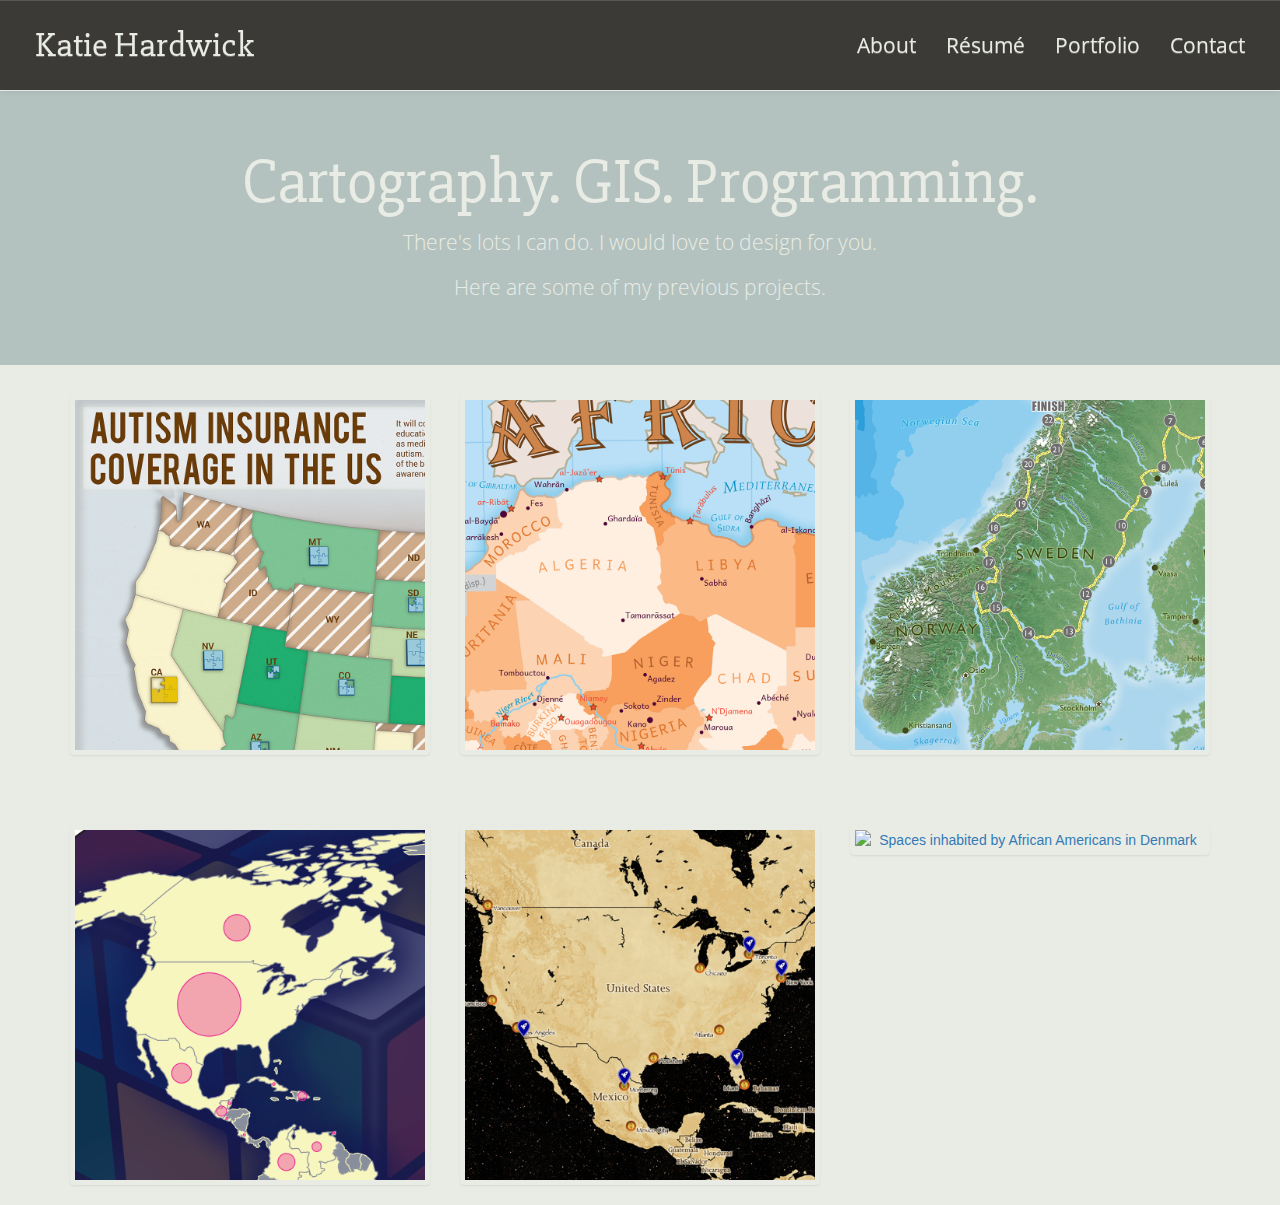
==== index.html @ e6ebe7a2 "If applied, this code will make my initial webpage." ====
<!DOCTYPE html>
<html lang="en">
	<head>
		<meta charset="utf-8">
		<meta name="ciewport" content="width=device-width, initial-scale=1"/>
		<meta name="keywords" content="maps, cartography"/>
		<title>Katie Hardwick | Home</title>

		<!--put Bootstrap stylesheet links above style.css-->
		<link rel="stylesheet" href="css/bootstrap.min.css">
		<link rel="stylesheet" href="css/bootstrap-theme.min.css">
		<link rel="stylesheet" href="css/style.css">
		<link href='https://fonts.googleapis.com/css?family=Slabo+27px|Open+Sans:400,700' rel='stylesheet' type='text/css'>
		<link rel="shortcut icon" href="assets/favicon.ico" type="image/x-icon">
		<link rel="icon" href="assets/favicon.ico" type="image/x-icon">
	</head>
	<body>
		<!--put external script links here-->
		<script type="text/javascript" src="lib/jquery-1.11.3.min.js"></script>
		<script type="text/javascript" src="js/bootstrap.min.js"></script>
		<nav class="navbar navbar-default navbar-fixed-top main-navbar">
			<div class="container-fluid">
				<div class="navbar-header">
					<button type="button" class="navbar-toggle collapsed" data-toggle="collapse" data-target="#navbar" aria-expanded="false" aria-controls="navbar">
						<span class="sr-only">Toggle navigation</span>
						<span class="glyphicon glyphicon-menu-hamburger"></span>
						<span class="menu">Menu</span>
					</button>
					<a class="navbar-brand" href="index.html">Katie Hardwick</a>
				</div>
				<div id="navbar" class="collapse navbar-collapse">
					<ul class="nav navbar-nav navbar-right">
						<li><a href="about.html">About</a></li>
						<li><a href="resume.html">Résumé</a></li>
						<li><a href="portfolio.html">Portfolio</a></li>
						<li><a href="contact.html">Contact</a></li>
					</ul>
				</div>
			</div>
		</nav>
		<div class="jumbotron">
			<h1>Cartography. GIS. Programming.</h1>
			<p class="leftbar">There's lots I can do. I would love to design for you.</p>
			<p class="leftbar">Here are some of my previous projects.</p>
		</div>
		<div class="container">
			<div class="row">
				<div class="col-md-4">
					<div class="thumbnail portfolio-thumbnail">
						<a href="mapautism.html">
							<img src="assets/370fpT.png"
							alt="Autism Insurance Coverage in the US"/>
						</a>
					</div>
				</div>
				<div class="col-md-4">
					<div class="thumbnail portfolio-thumbnail">
						<a href="mapafrica.html">
							<img src="assets/370l3T.png"
							alt="A reference map of Africa"/>
						</a>
					</div>
				</div>
				<div class="col-md-4">
					<div class="thumbnail portfolio-thumbnail">
						<a href="maproute.html">
							<img src="assets/572l2T.png"
							alt="A map of Scandinavia with a fictional bike race route"/>
						</a>
					</div>
				</div>
			</div>
		</div>
		<div class="container portfolio">
			<div class="row">
				<div class="col-md-4">
					<div class="thumbnail portfolio-thumbnail">
						<a href="maprubiks.html">
							<img src="assets/370l6T.png"
							alt="Rubiks cubers around the world"/>
						</a>
					</div>
				</div>
				<div class="col-md-4">
					<div class="thumbnail portfolio-thumbnail">
						<a href="https://a.tiles.mapbox.com/v4/katesfan.o4bm1i0k/page.html?access_token=pk.eyJ1Ijoia2F0ZXNmYW4iLCJhIjoiM2U5NzJhM2RjODEzZTBmMjA0MjczYzI2NDllODJiMDAifQ._QzqwbfLLtaeJtCEdEo1mg#3/30.37/-0.18">
							<img src="assets/572l3T.png"
							alt="A Firefly-themed map displaying sci-fi conventions worldwide"/>
						</a>
					</div>
				</div>
				<div class="col-md-4">
					<div class="thumbnail portfolio-thumbnail">
						<a href="mapdenmark.html">
							<img src="assets/CopenhagenT.png"
							alt="Spaces inhabited by African Americans in Denmark"/>
						</a>
					</div>
				</div>
			</div>
		</div>
	</body>
</html>
---- css/style.css ----
/*NAVBAR*/
.navbar-default {
  background-color:#3b3a36;
  padding:20px;
  border-radius:0;
  background-image:none;
}

.navbar-default .navbar-brand {
  color:#e9ece5;
  font-size:2.5em;
  font-family:'Slabo 27px', serif;
}

.navbar-default .navbar-brand:hover,
.navbar-default .navbar-brand:focus,
.navbar-default .navbar-nav > li > a:hover,
.navbar-default .navbar-nav > li > a:focus {
  color:#b3c2bf;
}

.navbar-default .navbar-nav > li > a {
  color:#e9ece5;
  font-size:1.5em;
  font-family:'Open Sans', sans-serif;
}

.navbar-header .navbar-toggle {
  color:#e9ece5;
}

.navbar-header .navbar-toggle:hover,
.navbar-header .navbar-toggle:focus {
  background-color:#e9ece5;
  color:#3b3a36;
}

/*GENERAL*/
html, body {
  height: 100%;
  width: 100%;
  padding: 0;
  margin: 0;
}

body {
  padding-top:80px;
  background-color:#e9ece5;
}

h1 {
  font-family: 'Slabo 27px', serif;
  color:#3b3a36;
}

h2 {
  font-family: 'Open Sans', sans-serif;
  color:#3b3a36;
  font-weight:bold;
  font-size:1.8em;
}

p {
  font-family:'Open Sans', sans-serif;
  font-size:1.3em;
  color:#3b3a36;
}

/*HOMEPAGE*/
/*THUMBNAILS*/
.jumbotron {
  background-color:#b3c2bf;
  color:#e9ece5;
  text-align:center;
  padding-left:12%;
  padding-right:12%;
}

.jumbotron > p, .jumbotron > h1 {
  color:#e9ece5;
}

.portfolio-thumbnail {
  border-style: solid;
  border-width:1px;
  border-color: #e9ece5;
  background-color:#e9ece5;
  text-align: center;
}

.portfolio-thumbnail:hover{
  border-width:1px;
  border-style:solid;
  border-color:#3b3a36;
  background-color:#3b3a36;
}

/*OTHER PAGES*/
.about {
  color:#3b3a36;
  padding-left:10%;
  padding-right:10%;
}

.img-responsive {
 display: block;
 height: auto;
 max-width: 100%;
}

.portfolio {
  padding-top:50px;
}

.contact {
  font-family:'Open Sans', sans-serif;
  font-size:1.3em;
}

.mapdesc {
  color:#3b3a36;
  padding-left:5%;
  padding-right:5%;
}

@media (max-width: 400px) {
  .navbar-default .navbar-brand {
  color:#e9ece5;
  font-size:1.7em;
  font-family:'Slabo 27px', serif;
  }
  .navbar-default {
  padding:5px;
  padding-top:15px;
  padding-bottom:15px;
  }
}
/*Colors
Dark: #3b3a36
Background: #e9ece5
*/
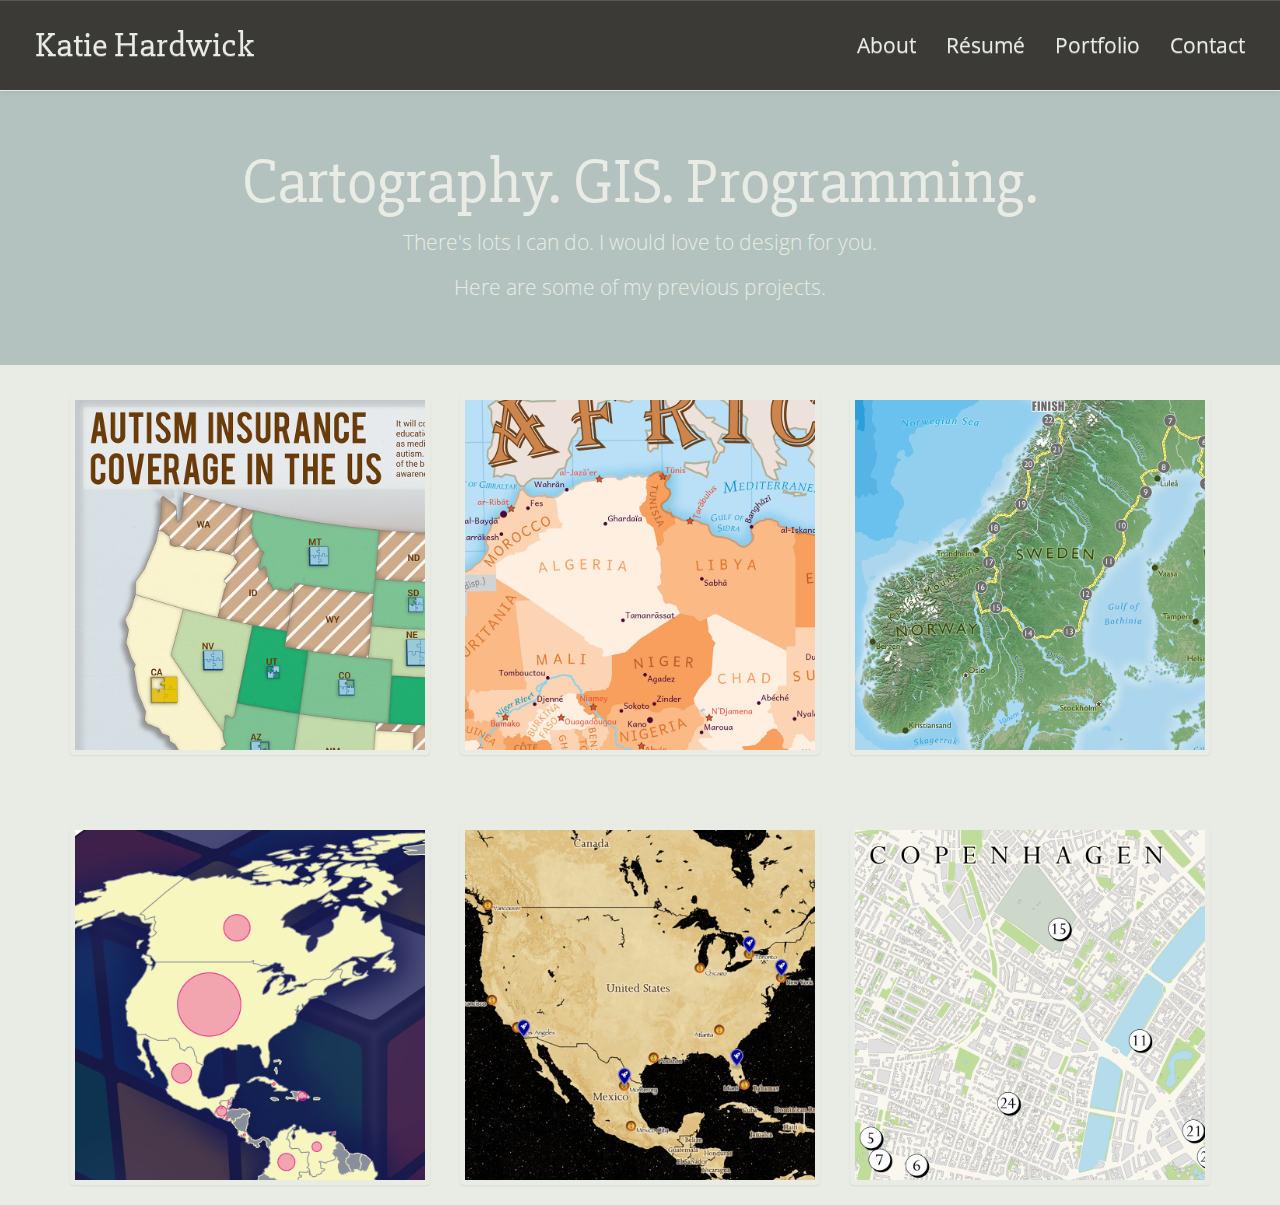
==== commit ee6f7020: "If applied, this will fix Denmark thumbnail" ====
--- a/index.html
+++ b/index.html
@@ -92,7 +92,7 @@
 				<div class="col-md-4">
 					<div class="thumbnail portfolio-thumbnail">
 						<a href="mapdenmark.html">
-							<img src="assets/CopenhagenT.png"
+							<img src="assets/copenhagenT.png"
 							alt="Spaces inhabited by African Americans in Denmark"/>
 						</a>
 					</div>
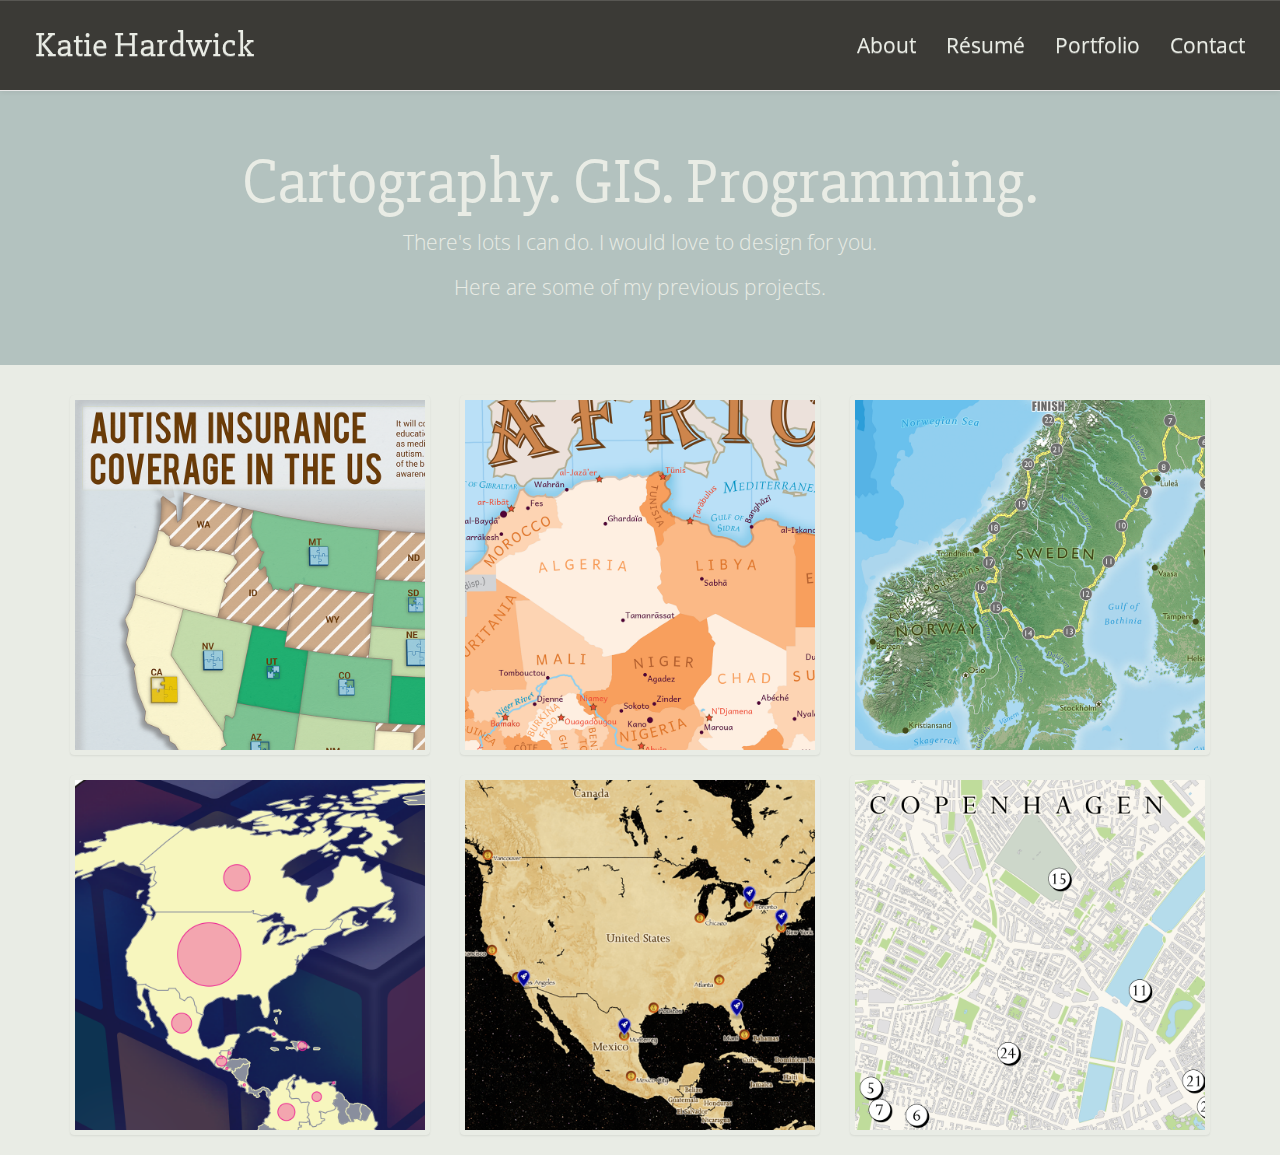
==== commit 27e13e01: "Fix Index Spacing" ====
--- a/index.html
+++ b/index.html
@@ -2,7 +2,7 @@
 <html lang="en">
 	<head>
 		<meta charset="utf-8">
-		<meta name="ciewport" content="width=device-width, initial-scale=1"/>
+		<meta name="viewport" content="width=device-width, initial-scale=1, maximum-scale=1, user-scalable=no"/>
 		<meta name="keywords" content="maps, cartography"/>
 		<title>Katie Hardwick | Home</title>
 
@@ -71,7 +71,7 @@
 				</div>
 			</div>
 		</div>
-		<div class="container portfolio">
+		<div class="container">
 			<div class="row">
 				<div class="col-md-4">
 					<div class="thumbnail portfolio-thumbnail">
--- a/css/style.css
+++ b/css/style.css
@@ -72,8 +72,6 @@
   background-color:#b3c2bf;
   color:#e9ece5;
   text-align:center;
-  padding-left:12%;
-  padding-right:12%;
 }
 
 .jumbotron > p, .jumbotron > h1 {
@@ -124,17 +122,22 @@
 }
 
 @media (max-width: 400px) {
-  .navbar-default .navbar-brand {
-  color:#e9ece5;
-  font-size:1.7em;
-  font-family:'Slabo 27px', serif;
-  }
-  .navbar-default {
-  padding:5px;
-  padding-top:15px;
-  padding-bottom:15px;
-  }
-}
+   .navbar-default .navbar-brand {
+   color:#e9ece5;
+   font-size:2em;
+   font-family:'Slabo 27px', serif;
+   }
+   .navbar-default {
+   padding:5px;
+   padding-top:15px;
+   padding-bottom:15px;
+   }
+   body {
+    padding-left:2%;
+    padding-right:2%;
+   }
+ }
+
 /*Colors
 Dark: #3b3a36
 Background: #e9ece5
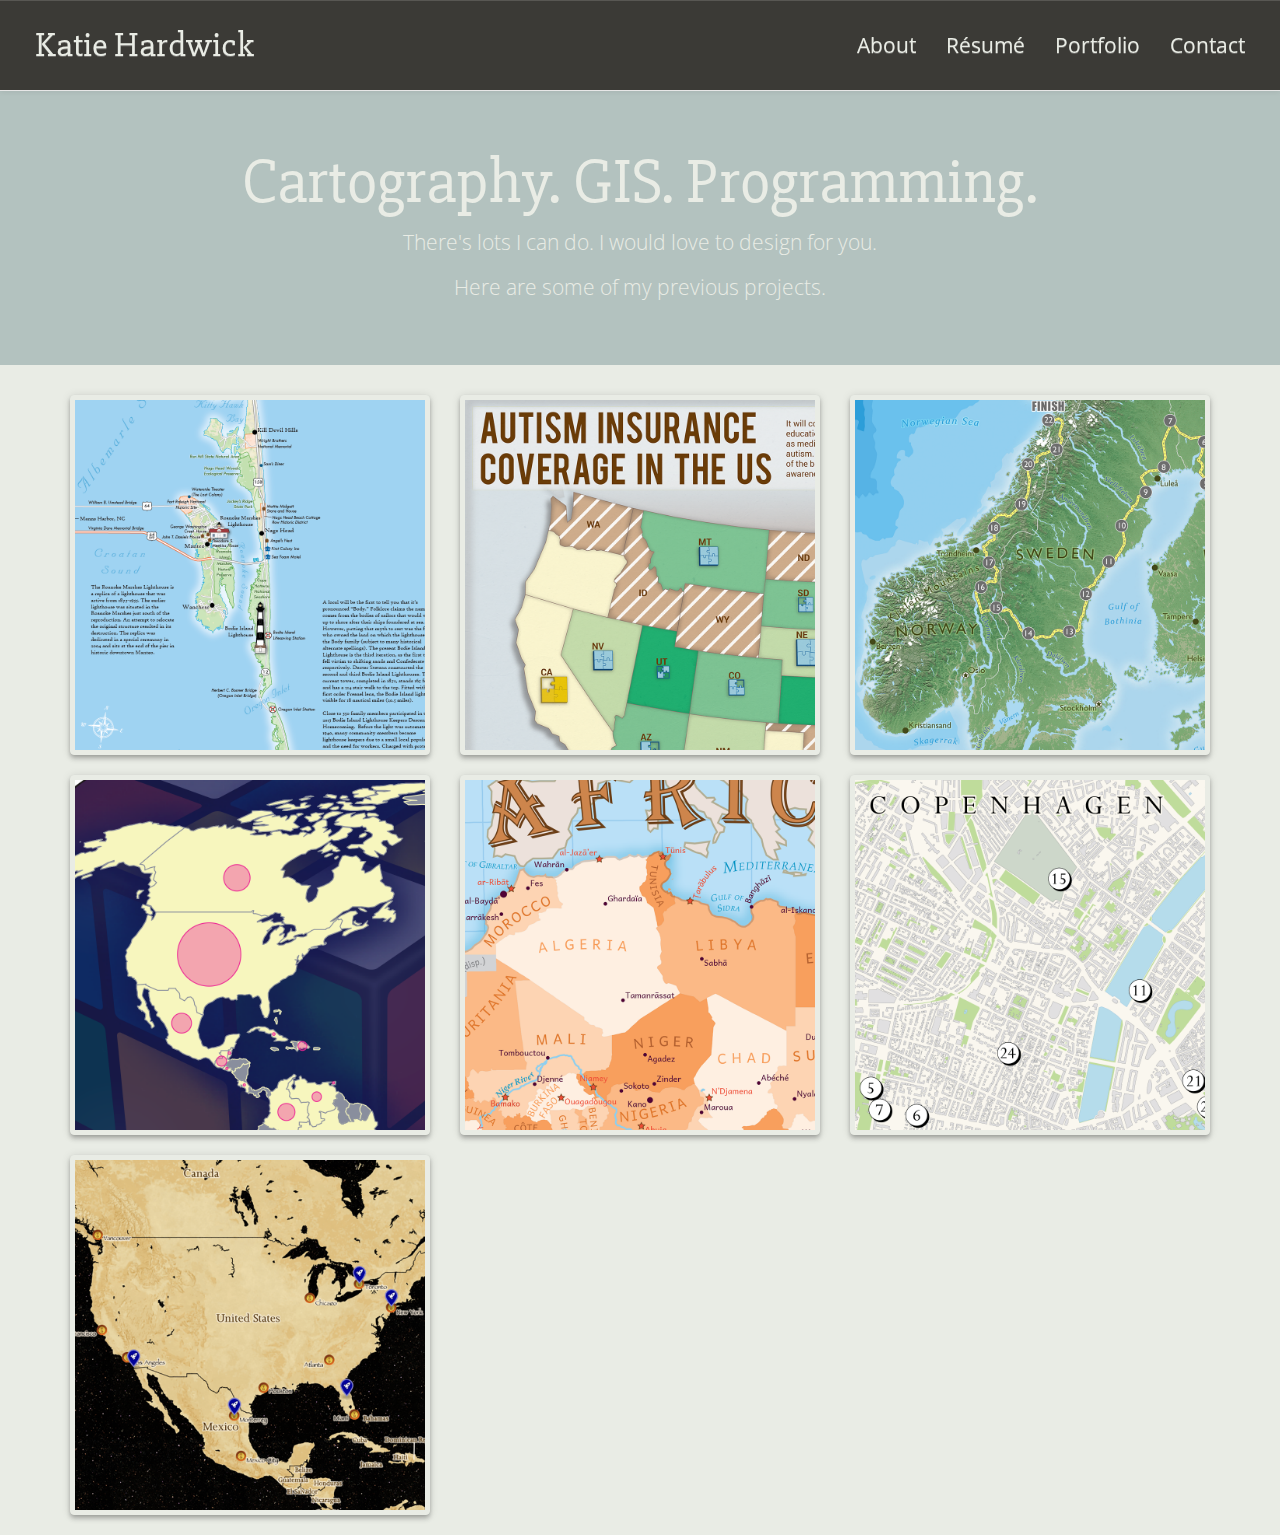
==== commit ab166294: "Add Final Project to Index, Portfolio" ====
--- a/index.html
+++ b/index.html
@@ -47,17 +47,17 @@
 			<div class="row">
 				<div class="col-md-4">
 					<div class="thumbnail portfolio-thumbnail">
-						<a href="mapautism.html">
-							<img src="assets/370fpT.png"
-							alt="Autism Insurance Coverage in the US"/>
+						<a href="mapobx.html">
+							<img src="assets/572fpT.png"
+							alt="Lighthouses of the Outer Banks"/>
 						</a>
 					</div>
 				</div>
 				<div class="col-md-4">
 					<div class="thumbnail portfolio-thumbnail">
-						<a href="mapafrica.html">
-							<img src="assets/370l3T.png"
-							alt="A reference map of Africa"/>
+						<a href="mapautism.html">
+							<img src="assets/370fpT.png"
+							alt="Autism Insurance Coverage in the US"/>
 						</a>
 					</div>
 				</div>
@@ -83,9 +83,9 @@
 				</div>
 				<div class="col-md-4">
 					<div class="thumbnail portfolio-thumbnail">
-						<a href="https://a.tiles.mapbox.com/v4/katesfan.o4bm1i0k/page.html?access_token=pk.eyJ1Ijoia2F0ZXNmYW4iLCJhIjoiM2U5NzJhM2RjODEzZTBmMjA0MjczYzI2NDllODJiMDAifQ._QzqwbfLLtaeJtCEdEo1mg#3/30.37/-0.18">
-							<img src="assets/572l3T.png"
-							alt="A Firefly-themed map displaying sci-fi conventions worldwide"/>
+						<a href="mapafrica.html">
+							<img src="assets/370l3T.png"
+							alt="A reference map of Africa"/>
 						</a>
 					</div>
 				</div>
@@ -99,5 +99,17 @@
 				</div>
 			</div>
 		</div>
+		<div class="container">
+			<div class="row">
+				<div class="col-md-4">
+					<div class="thumbnail portfolio-thumbnail">
+						<a href="https://a.tiles.mapbox.com/v4/katesfan.o4bm1i0k/page.html?access_token=pk.eyJ1Ijoia2F0ZXNmYW4iLCJhIjoiM2U5NzJhM2RjODEzZTBmMjA0MjczYzI2NDllODJiMDAifQ._QzqwbfLLtaeJtCEdEo1mg#3/30.37/-0.18">
+							<img src="assets/572l3T.png"
+							alt="A Firefly-themed map displaying sci-fi conventions worldwide"/>
+						</a>
+					</div>
+				</div>
+			</div>
+		</div>
 	</body>
 </html>--- a/css/style.css
+++ b/css/style.css
@@ -12,10 +12,10 @@
   font-family:'Slabo 27px', serif;
 }
 
+.navbar-default .navbar-brand:focus,
+.navbar-default .navbar-nav > li > a:focus,
 .navbar-default .navbar-brand:hover,
-.navbar-default .navbar-brand:focus,
-.navbar-default .navbar-nav > li > a:hover,
-.navbar-default .navbar-nav > li > a:focus {
+.navbar-default .navbar-nav > li > a:hover {
   color:#b3c2bf;
 }
 
@@ -46,6 +46,17 @@
 body {
   padding-top:80px;
   background-color:#e9ece5;
+}
+
+.obxbody {
+  padding-top:0px;
+  background-color:#3b3a36;
+}
+
+.obxdiv {
+  display: block;
+  margin-left: auto;
+  margin-right: auto;
 }
 
 h1 {
@@ -84,13 +95,25 @@
   border-color: #e9ece5;
   background-color:#e9ece5;
   text-align: center;
+  box-shadow: 0 4px 5px 0 rgba(0, 0, 0, .14), 0 1px 10px 0 rgba(0, 0, 0, .12), 0 2px 4px -1px rgba(0, 0, 0, .2);
 }
 
-.portfolio-thumbnail:hover{
+.portfolio-thumbnail:hover,
+.portfolio-thumbnail:focus {
   border-width:1px;
   border-style:solid;
-  border-color:#3b3a36;
-  background-color:#3b3a36;
+  border-color:#d9ded4;
+  background-color:#d9ded4;
+  opacity:.6;
+  -webkit-transition:border-color .2s ease-in-out;
+  -o-transition:border-color .2s ease-in-out;
+  transition:border-color .2s ease-in-out;
+  -webkit-transition:background-color .2s ease-in-out;
+  -o-transition:background-color .2s ease-in-out;
+  transition:background-color .2s ease-in-out;
+  -webkit-transition:opacity .2s ease-in-out;
+  -o-transition:opacity .2s ease-in-out;
+  transition:opacity .2s ease-in-out;
 }
 
 /*OTHER PAGES*/
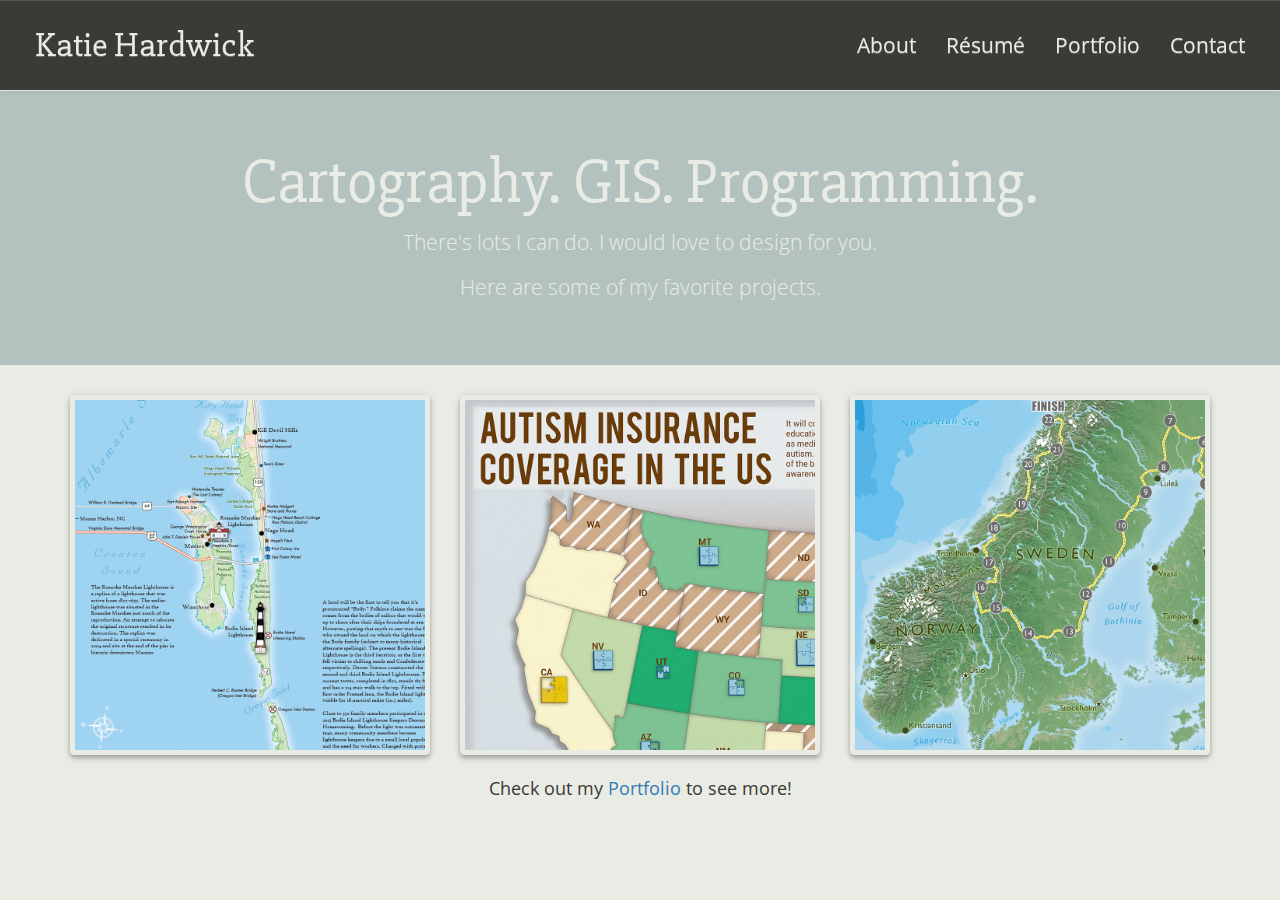
==== commit 926709e1: "NewIndexPage" ====
--- a/index.html
+++ b/index.html
@@ -40,8 +40,8 @@
 		</nav>
 		<div class="jumbotron">
 			<h1>Cartography. GIS. Programming.</h1>
-			<p class="leftbar">There's lots I can do. I would love to design for you.</p>
-			<p class="leftbar">Here are some of my previous projects.</p>
+			<p>There's lots I can do. I would love to design for you.</p>
+			<p>Here are some of my favorite projects.</p>
 		</div>
 		<div class="container">
 			<div class="row">
@@ -71,45 +71,8 @@
 				</div>
 			</div>
 		</div>
-		<div class="container">
-			<div class="row">
-				<div class="col-md-4">
-					<div class="thumbnail portfolio-thumbnail">
-						<a href="maprubiks.html">
-							<img src="assets/370l6T.png"
-							alt="Rubiks cubers around the world"/>
-						</a>
-					</div>
-				</div>
-				<div class="col-md-4">
-					<div class="thumbnail portfolio-thumbnail">
-						<a href="mapafrica.html">
-							<img src="assets/370l3T.png"
-							alt="A reference map of Africa"/>
-						</a>
-					</div>
-				</div>
-				<div class="col-md-4">
-					<div class="thumbnail portfolio-thumbnail">
-						<a href="mapdenmark.html">
-							<img src="assets/copenhagenT.png"
-							alt="Spaces inhabited by African Americans in Denmark"/>
-						</a>
-					</div>
-				</div>
-			</div>
-		</div>
-		<div class="container">
-			<div class="row">
-				<div class="col-md-4">
-					<div class="thumbnail portfolio-thumbnail">
-						<a href="https://a.tiles.mapbox.com/v4/katesfan.o4bm1i0k/page.html?access_token=pk.eyJ1Ijoia2F0ZXNmYW4iLCJhIjoiM2U5NzJhM2RjODEzZTBmMjA0MjczYzI2NDllODJiMDAifQ._QzqwbfLLtaeJtCEdEo1mg#3/30.37/-0.18">
-							<img src="assets/572l3T.png"
-							alt="A Firefly-themed map displaying sci-fi conventions worldwide"/>
-						</a>
-					</div>
-				</div>
-			</div>
+		<div class="container pcenter">
+			<p>Check out my <a href="portfolio.html">Portfolio</a> to see more!</p>
 		</div>
 	</body>
 </html>--- a/css/style.css
+++ b/css/style.css
@@ -75,6 +75,10 @@
   font-family:'Open Sans', sans-serif;
   font-size:1.3em;
   color:#3b3a36;
+}
+
+.pcenter {
+  text-align:center;
 }
 
 /*HOMEPAGE*/
@@ -156,8 +160,8 @@
    padding-bottom:15px;
    }
    body {
-    padding-left:2%;
-    padding-right:2%;
+    padding-left:5%;
+    padding-right:5%;
    }
  }
 
